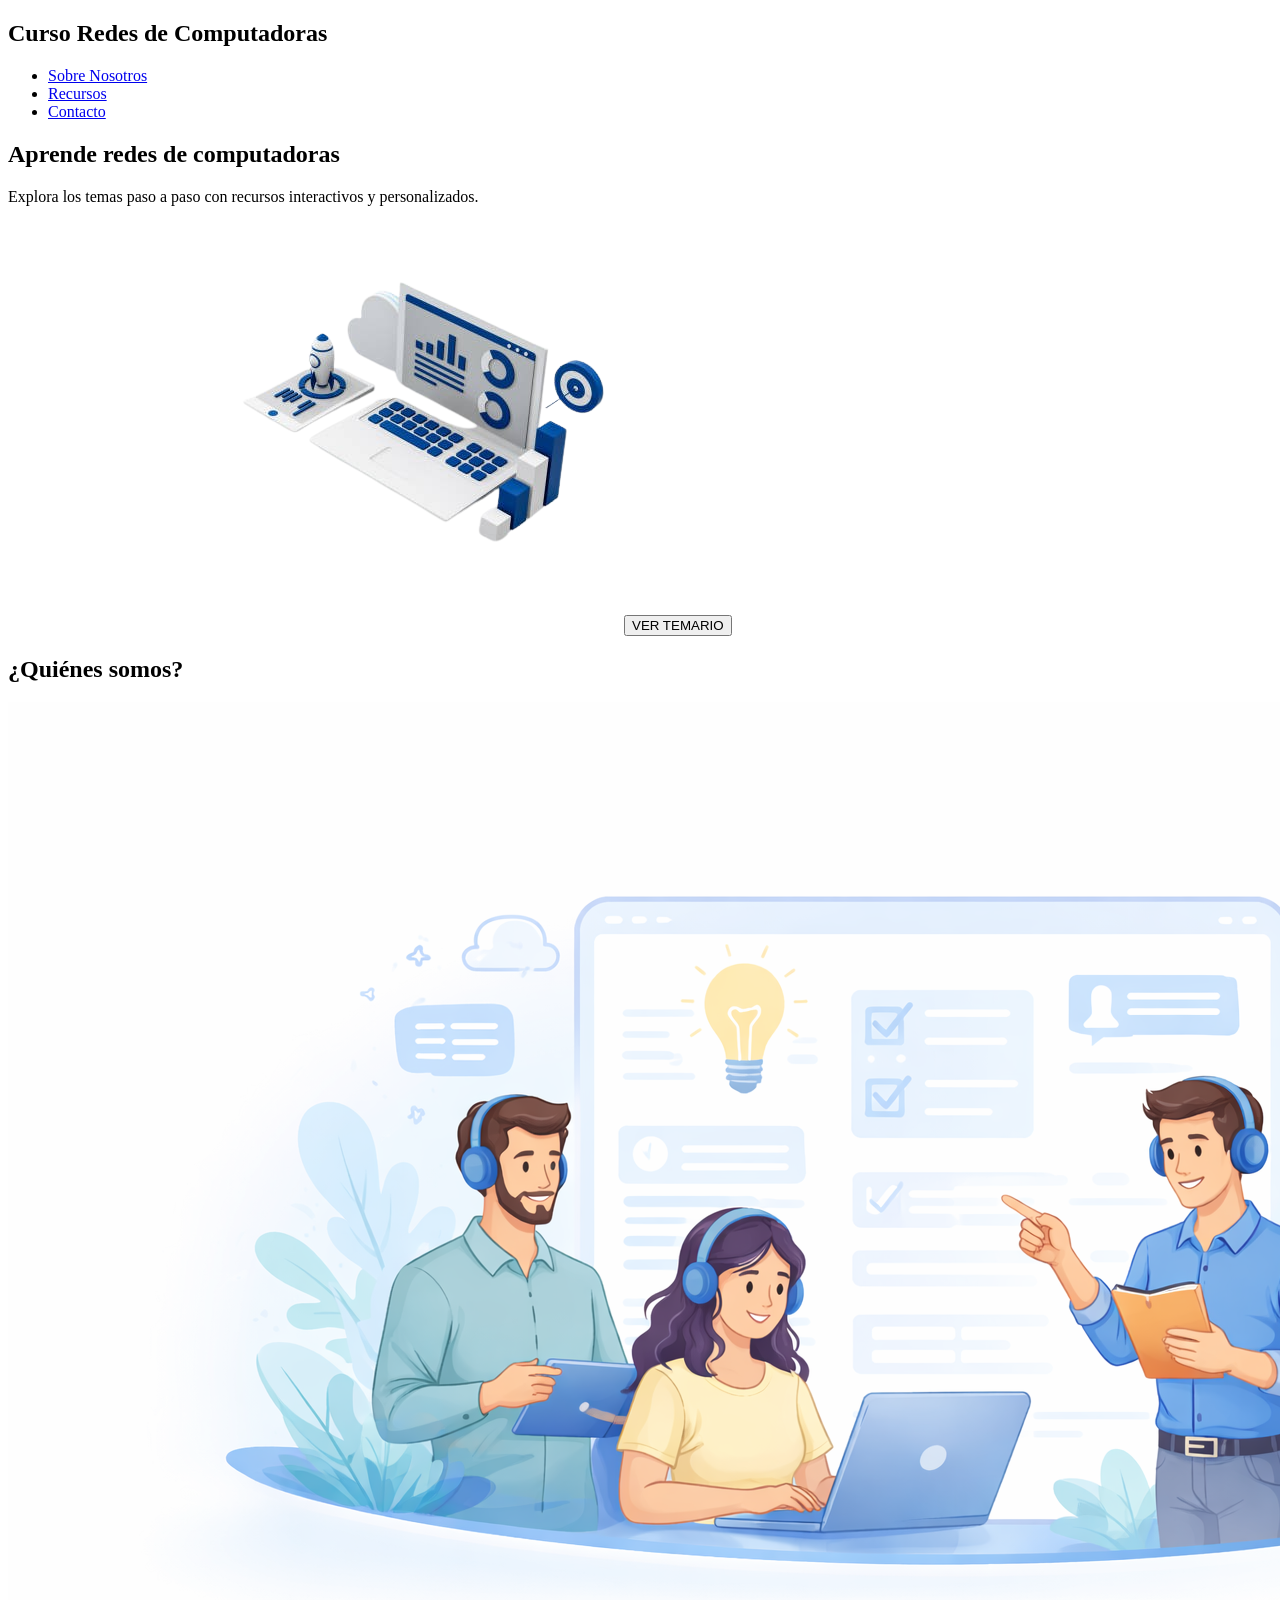
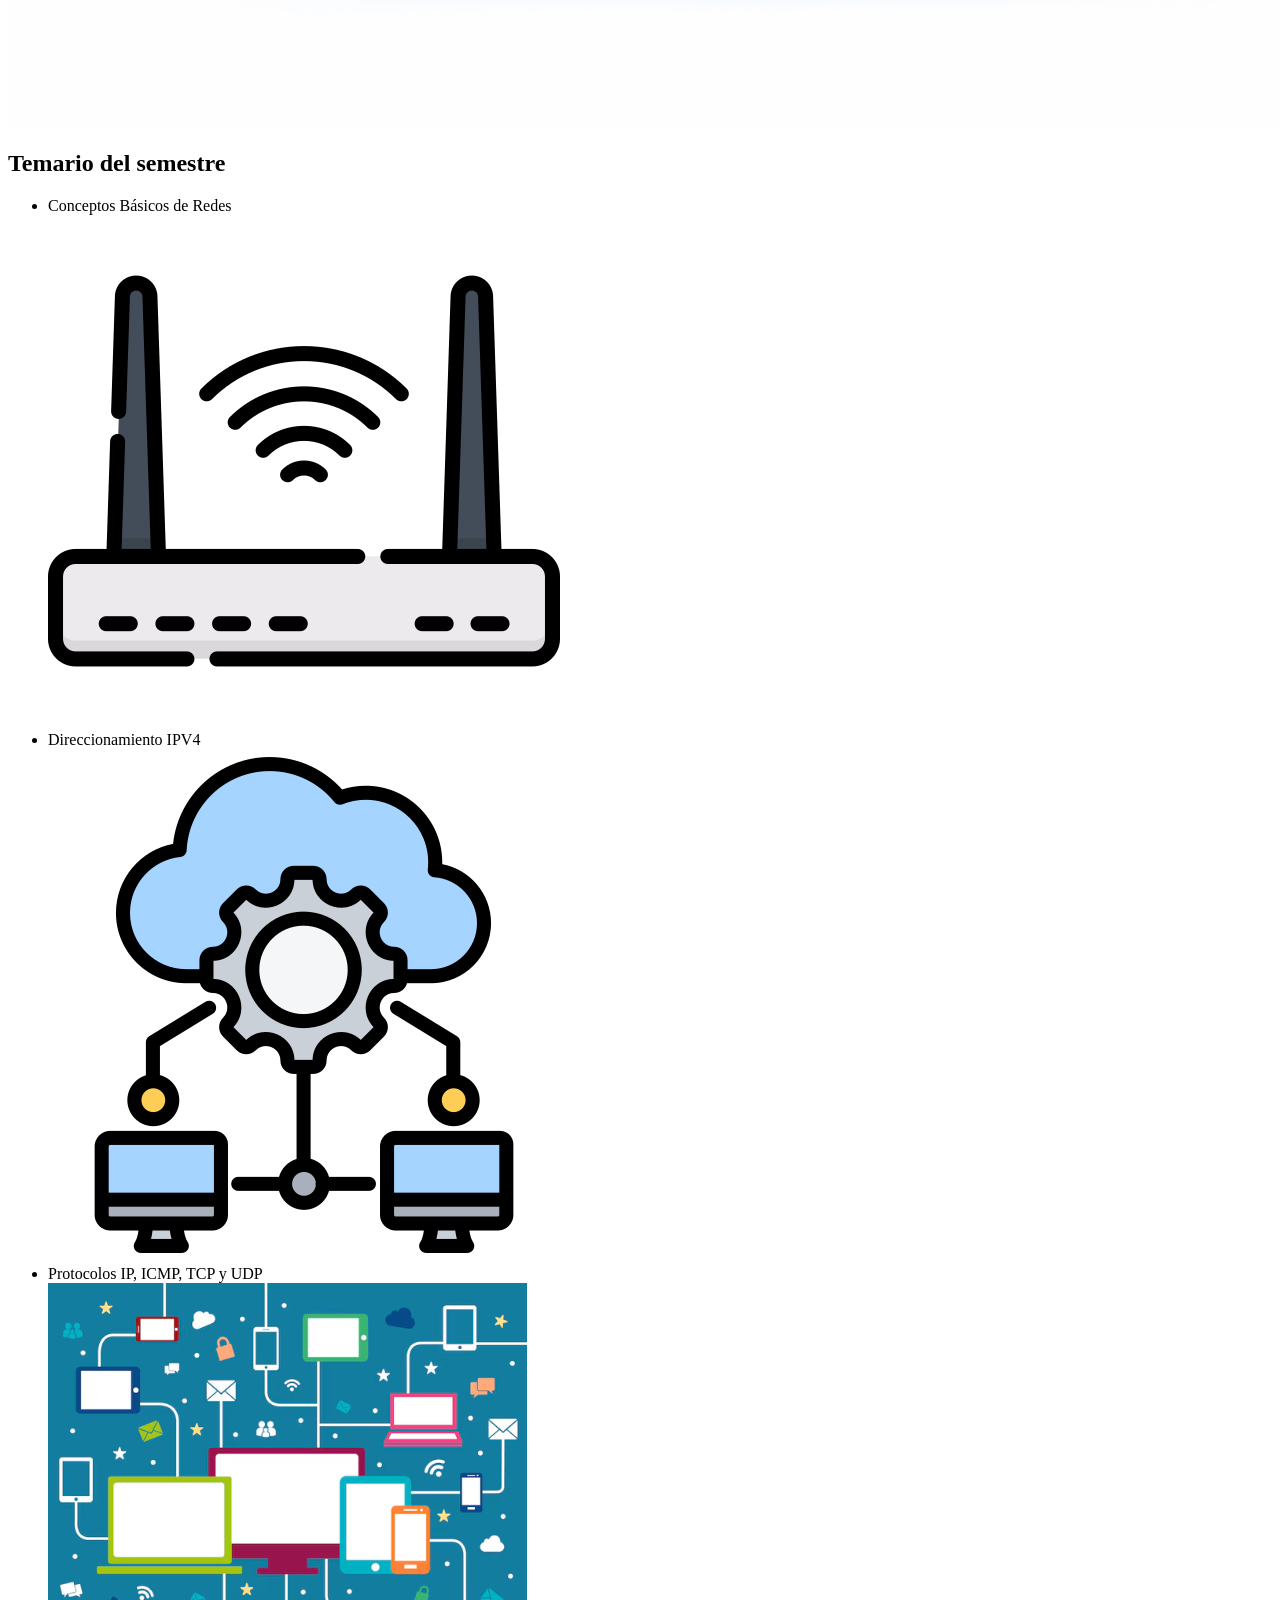
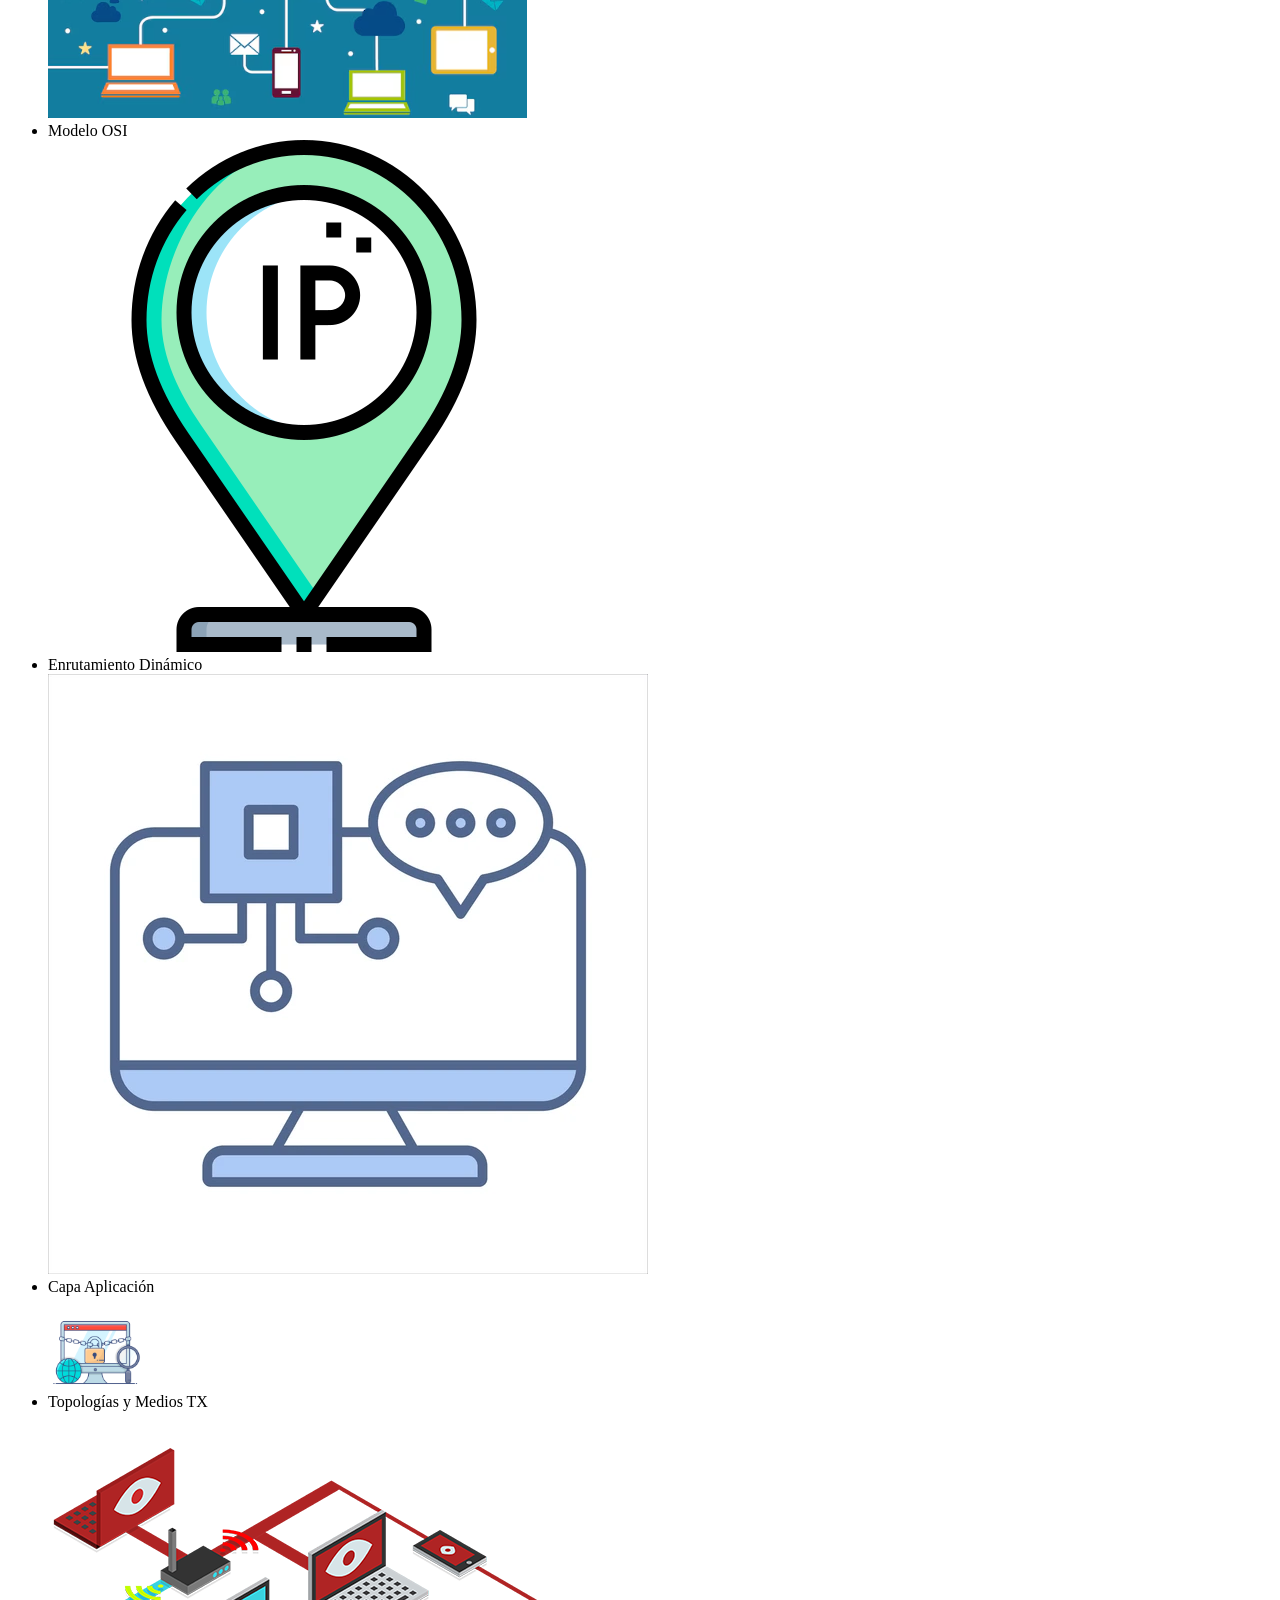
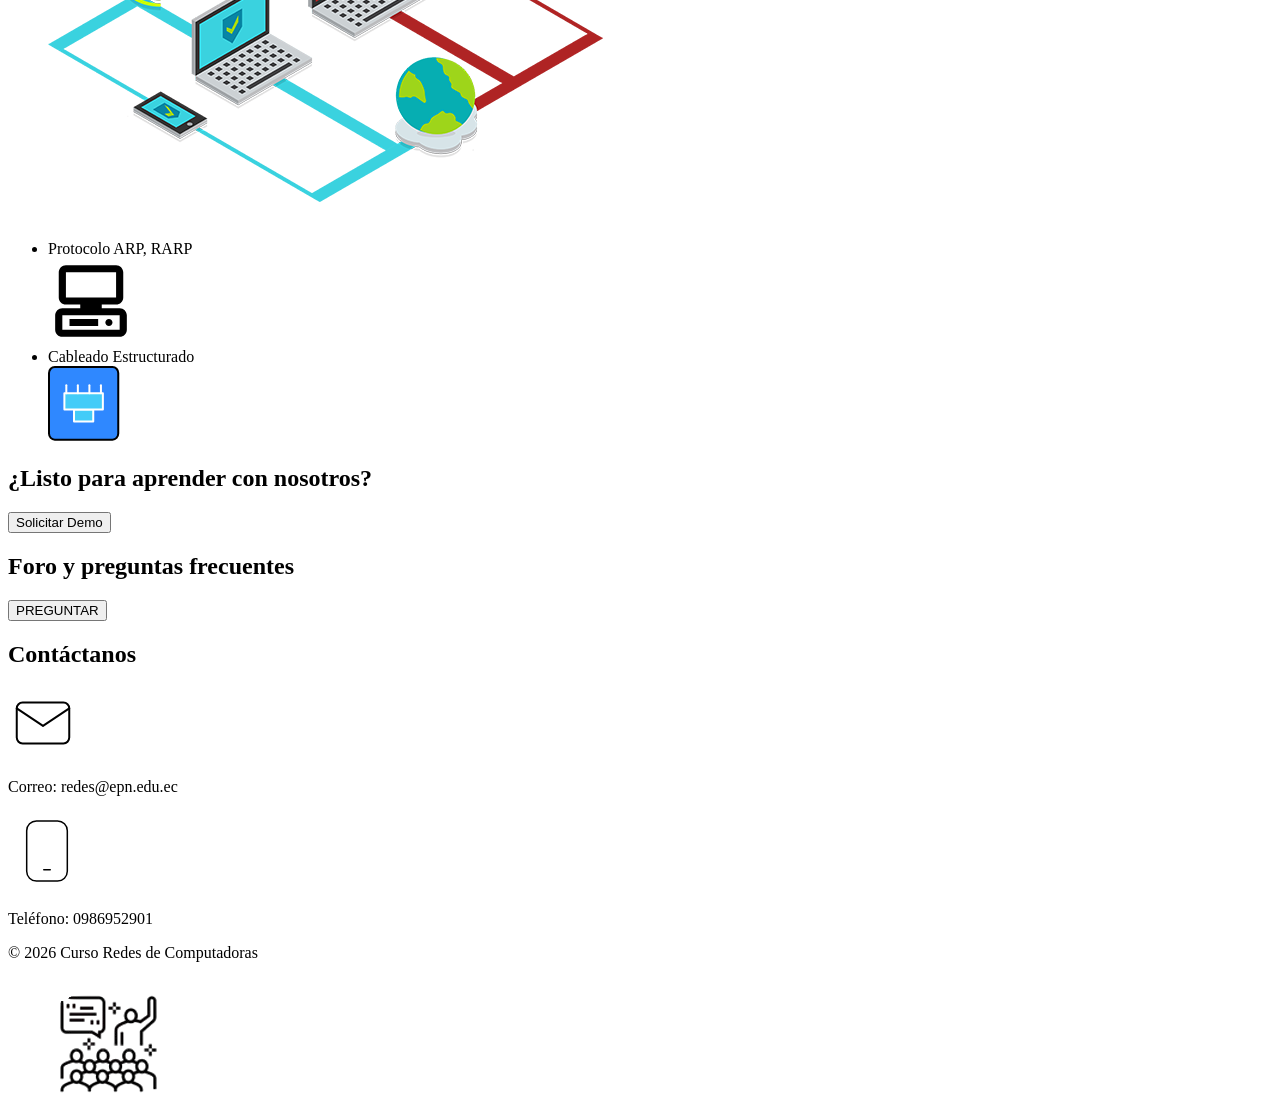
==== src/index.html @ 06a8e0f7 "actualice el proyecto" ====
<!DOCTYPE html>
<html lang="es">

<head>
    <meta charset="UTF-8">
    <meta name="viewport" content="width=device-width, initial-scale=1.0">
    <title>Curso Redes de Computadoras</title>
    <link rel="preconnect" href="https://fonts.googleapis.com">
    <link rel="preconnect" href="https://fonts.gstatic.com" crossorigin>
    <link href="https://fonts.googleapis.com/css2?family=Lato:wght@400;700&family=Roboto:wght@400;700&display=swap" rel="stylesheet">
    <link rel="stylesheet" href="./src/css/normalize.css">
    <link rel="stylesheet" href="./src/css/styles.css">
    <link rel="shortcut icon" href="https://cdn-icons-png.flaticon.com/512/877/877669.png" type="image/x-icon">
    
</head>

<body>

    <header>
        <nav>
            <h1>Curso Redes de Computadoras</h1>
            <ul>
                <li><a href="#sobre-nosotros">Sobre Nosotros</a></li>
                <li><a href="#recursos">Recursos</a></li>
                <li><a href="#contacto">Contacto</a></li>
                
            </ul>
        </nav>
    </header>

    <main>
        <section id="intro">
            <h2>Aprende redes de computadoras</h2>
            <p>Explora los temas paso a paso con recursos interactivos y personalizados.</p>
            <img src="images/lapto.png" alt="lapto.png ">
            <button>VER TEMARIO</button>
        </section>
    </main>

    <section id="about">
        <h2>¿Quiénes somos?</h2>
        <img src="images/compañerismo.png" alt="compañerismo.png">
    </section>

    <section id="temario">
        <h2>Temario del semestre</h2>
        <ul>
            <li>Conceptos Básicos de Redes</li>
            <img src="images/router.png" alt="router.png">
            <li>Direccionamiento IPV4</li>
            <img src="images/direccionamiento ip.png" alt="direccionamiento ip.png">
            <li>Protocolos IP, ICMP, TCP y UDP</li>
            <img src="images/protocolos.png" alt="protocolos.png">
            <li>Modelo OSI</li>
            <img src="images/ip.png" alt="ip.png">
            <li>Enrutamiento Dinámico</li>
            <img src="images/enrutamiento dinamico.png" alt="enrutamiento dinamico.png">
            <li>Capa Aplicación</li>
            <svg width="93" height="93" viewBox="0 0 93 93" fill="none" xmlns="http://www.w3.org/2000/svg" xmlns:xlink="http://www.w3.org/1999/xlink">
            <g clip-path="url(#clip0_18_114)">
            <rect x="4" y="12" width="89" height="89" fill="url(#pattern0_18_114)"/>
            </g>
            <defs>
            <pattern id="pattern0_18_114" patternContentUnits="objectBoundingBox" width="1" height="1">
            <use xlink:href="#image0_18_114" transform="scale(0.00195312)"/>
            </pattern>
            <clipPath id="clip0_18_114">
            <rect width="93" height="93" fill="white"/>
            </clipPath>
            <image id="image0_18_114" width="512" height="512" preserveAspectRatio="none" xlink:href="[data-uri]"/>
            </defs>
            </svg>
            <li>Topologías y Medios TX</li>
            <img src="images/topologia.png" alt="topologia.png">
            <li>Protocolo ARP, RARP</li>
            <svg width="86" height="86" viewBox="0 0 86 86" fill="none" xmlns="http://www.w3.org/2000/svg">
            <path d="M71.6667 50.1667H53.75V46.5834H68.0833C72.025 46.5834 75.25 43.3584 75.25 39.4167V14.3334C75.25 10.3917 72.025 7.16669 68.0833 7.16669H17.9167C13.975 7.16669 10.75 10.3917 10.75 14.3334V39.4167C10.75 43.3584 13.975 46.5834 17.9167 46.5834H32.25V50.1667H14.3333C10.3917 50.1667 7.16666 53.3917 7.16666 57.3334V71.6667C7.16666 75.6084 10.3917 78.8334 14.3333 78.8334H71.6667C75.6083 78.8334 78.8333 75.6084 78.8333 71.6667V57.3334C78.8333 53.3917 75.6083 50.1667 71.6667 50.1667ZM17.9167 39.4167V14.3334H68.0833V39.4167H17.9167ZM14.3333 71.6667V57.3334H71.6667V71.6667H14.3333Z" fill="black"/>
            <path d="M21.5 60.9166H50.1667V68.0833H21.5V60.9166ZM60.9167 60.9166C59.9663 60.9166 59.0549 61.2942 58.3829 61.9662C57.7109 62.6382 57.3333 63.5496 57.3333 64.5C57.3333 65.4503 57.7109 66.3618 58.3829 67.0338C59.0549 67.7058 59.9663 68.0833 60.9167 68.0833C61.867 68.0833 62.7785 67.7058 63.4505 67.0338C64.1225 66.3618 64.5 65.4503 64.5 64.5C64.5 63.5496 64.1225 62.6382 63.4505 61.9662C62.7785 61.2942 61.867 60.9166 60.9167 60.9166Z" fill="black"/>
            </svg>
            <li>Cableado Estructurado</li>
            <svg width="72" height="75" viewBox="0 0 72 75" fill="none" xmlns="http://www.w3.org/2000/svg">
            <path d="M64.4844 1H6.77131C3.5839 1 1 3.71157 1 7.05647V67.6212C1 70.9661 3.5839 73.6777 6.77131 73.6777H64.4844C67.6718 73.6777 70.2557 70.9661 70.2557 67.6212V7.05647C70.2557 3.71157 67.6718 1 64.4844 1Z" fill="#2F88FF" stroke="black" stroke-width="2" stroke-linecap="round" stroke-linejoin="round"/>
            <path d="M45.2467 43.3954H26.009V55.5083H45.2467V43.3954Z" fill="#43CCF8" stroke="white" stroke-width="2" stroke-linecap="round" stroke-linejoin="round"/>
            <path d="M54.8656 27.2448H16.3902V43.3953H54.8656V27.2448Z" fill="#43CCF8" stroke="white" stroke-width="2" stroke-linecap="round" stroke-linejoin="round"/>
            <path d="M52.9418 27.2447V19.1694" stroke="white" stroke-width="2" stroke-linecap="round"/>
            <path d="M41.3992 27.2447V19.1694" stroke="white" stroke-width="2" stroke-linecap="round"/>
            <path d="M29.8566 27.2447V19.1694" stroke="white" stroke-width="2" stroke-linecap="round"/>
            <path d="M18.314 27.2447V19.1694" stroke="white" stroke-width="2" stroke-linecap="round"/>
            </svg>

        </ul>
    </section>

    <section id="demo">
        <h2>¿Listo para aprender con nosotros?</h2>
        <button>Solicitar Demo</button>
    </section>

    <section id="foro">
        <h2>Foro y preguntas frecuentes</h2>
        <button>PREGUNTAR</button>
    </section>

    <section id="contacto">
        <h2>Contáctanos</h2>
        <svg width="70" height="70" viewBox="0 0 70 70" fill="none" xmlns="http://www.w3.org/2000/svg">
        <path d="M8.75 20.4167C8.75 18.8696 9.36458 17.3859 10.4585 16.2919C11.5525 15.198 13.0362 14.5834 14.5833 14.5834H55.4167C56.9638 14.5834 58.4475 15.198 59.5415 16.2919C60.6354 17.3859 61.25 18.8696 61.25 20.4167V49.5834C61.25 51.1305 60.6354 52.6142 59.5415 53.7082C58.4475 54.8021 56.9638 55.4167 55.4167 55.4167H14.5833C13.0362 55.4167 11.5525 54.8021 10.4585 53.7082C9.36458 52.6142 8.75 51.1305 8.75 49.5834V20.4167Z" stroke="black" stroke-width="2" stroke-linecap="round" stroke-linejoin="round"/>
        <path d="M8.75 20.4167L35 37.9167L61.25 20.4167" stroke="black" stroke-width="2" stroke-linecap="round" stroke-linejoin="round"/>
        </svg>
        <p>Correo: redes@epn.edu.ec</p>
        <svg width="78" height="78" viewBox="0 0 78 78" fill="none" xmlns="http://www.w3.org/2000/svg">
        <path d="M49.5625 8.9375H28.4375C23.0527 8.9375 18.6875 13.3027 18.6875 18.6875V59.3125C18.6875 64.6973 23.0527 69.0625 28.4375 69.0625H49.5625C54.9473 69.0625 59.3125 64.6973 59.3125 59.3125V18.6875C59.3125 13.3027 54.9473 8.9375 49.5625 8.9375Z" stroke="black" stroke-width="1.5" stroke-linecap="round" stroke-linejoin="round"/>
        <path d="M35.75 57.6875H42.25" stroke="black" stroke-width="1.5" stroke-linecap="round" stroke-linejoin="round"/>
        </svg>

        <p>Teléfono: 0986952901</p>
    </section>

    <footer>
        <p>&copy; 2026 Curso Redes de Computadoras</p>
        <img src="./images/saludo.png" alt="saludo.png">

    </footer>

</body>
</html>
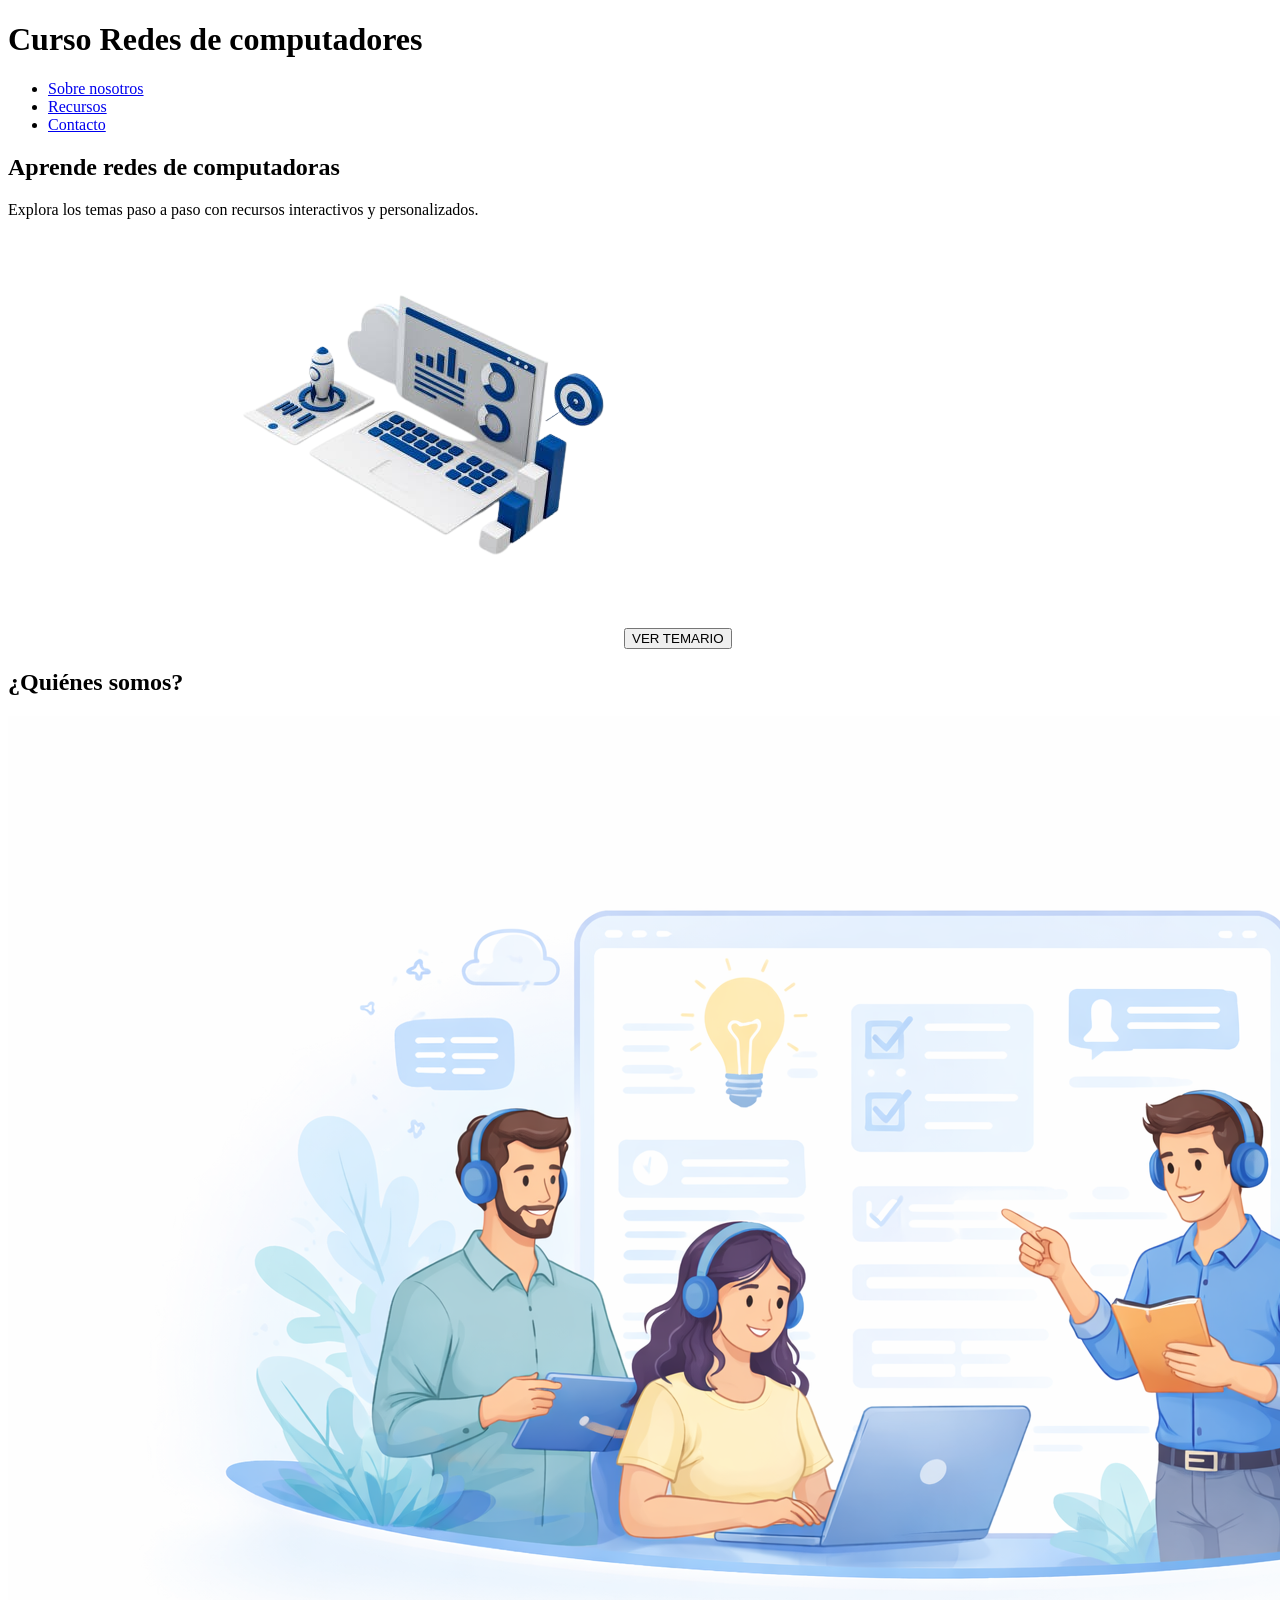
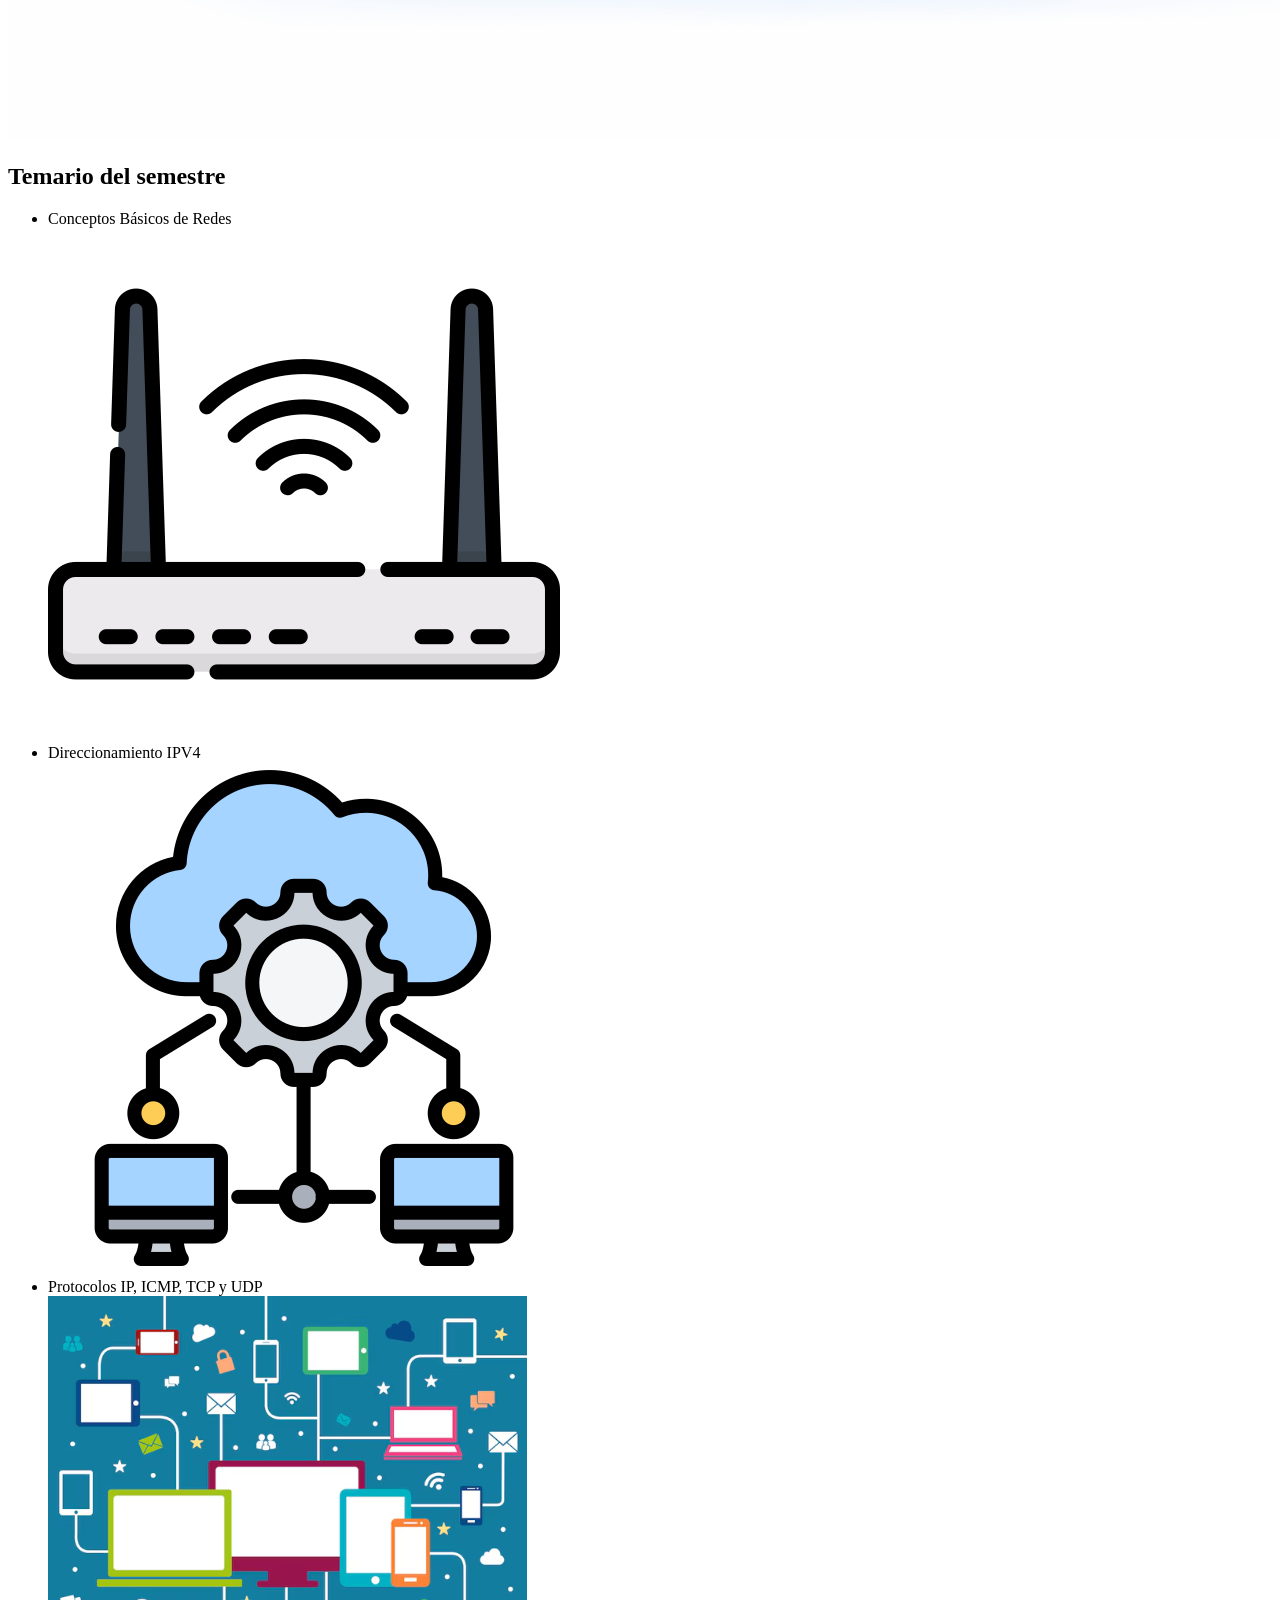
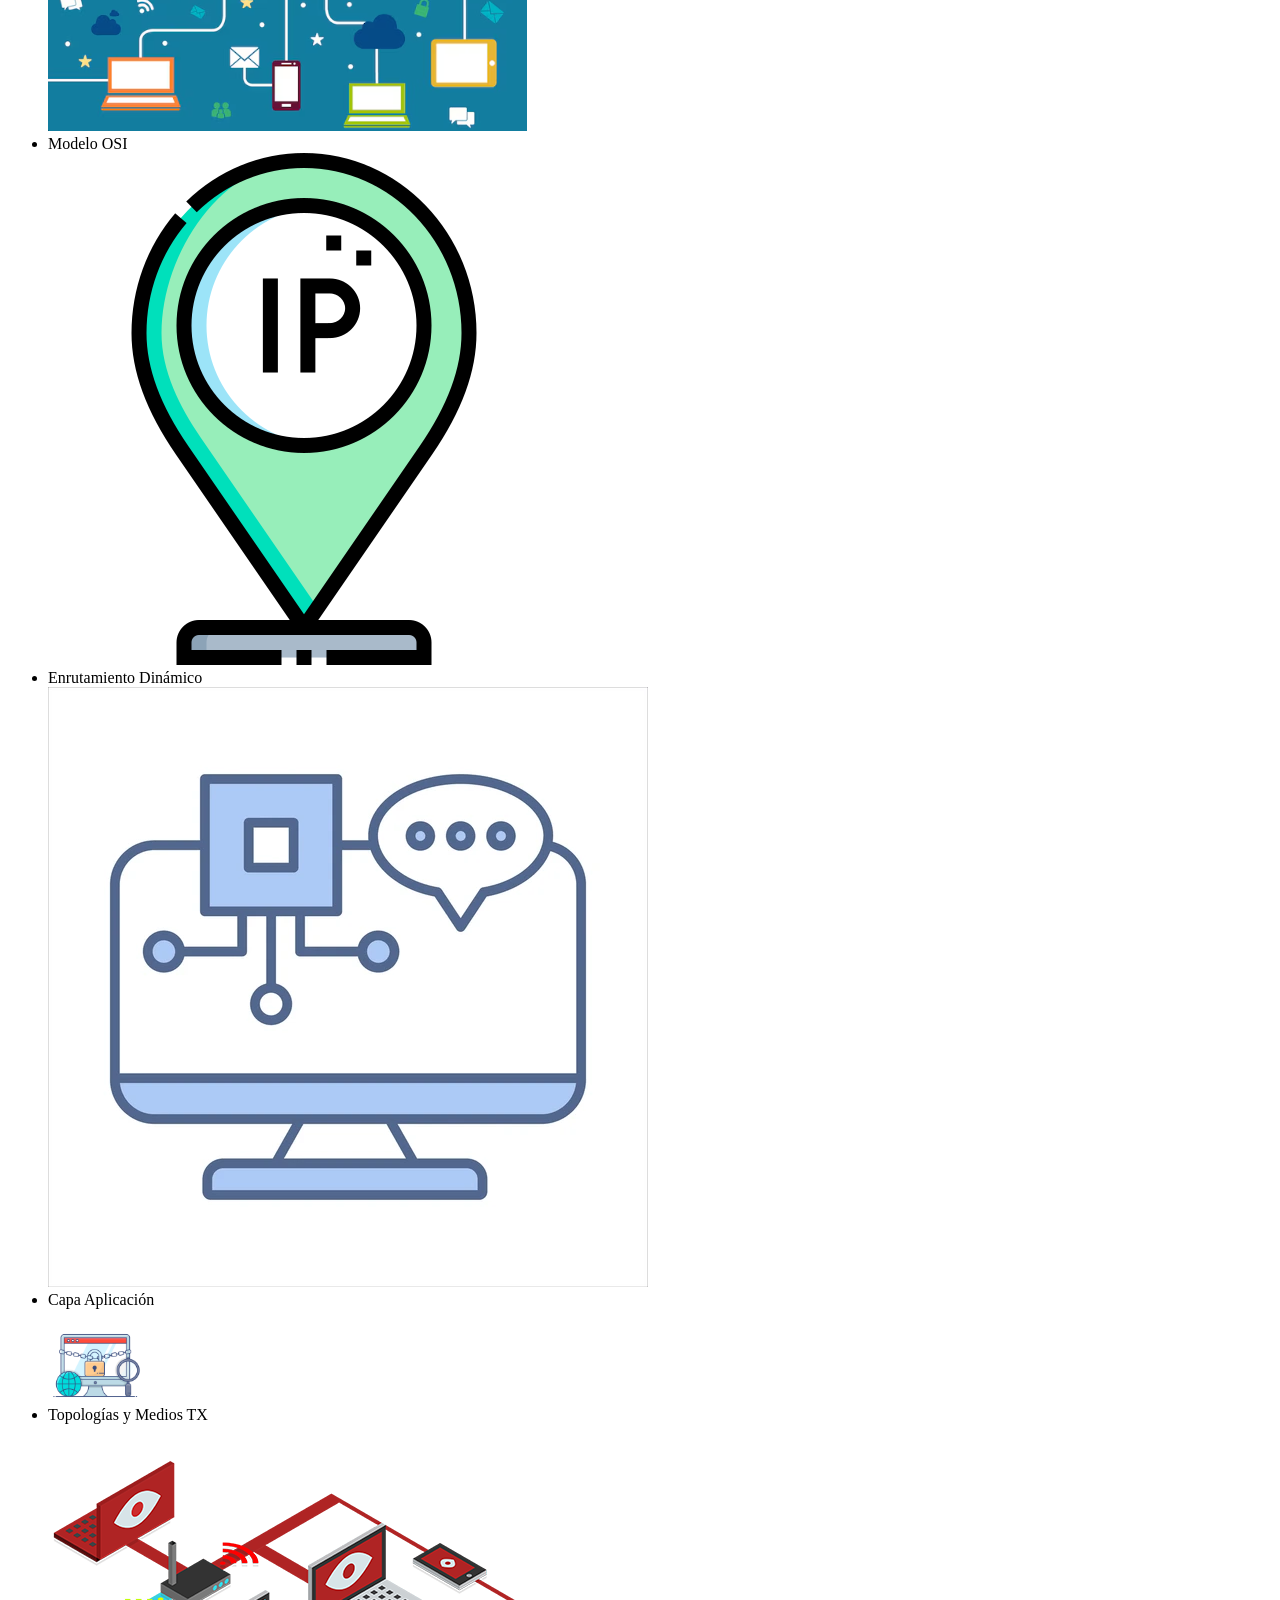
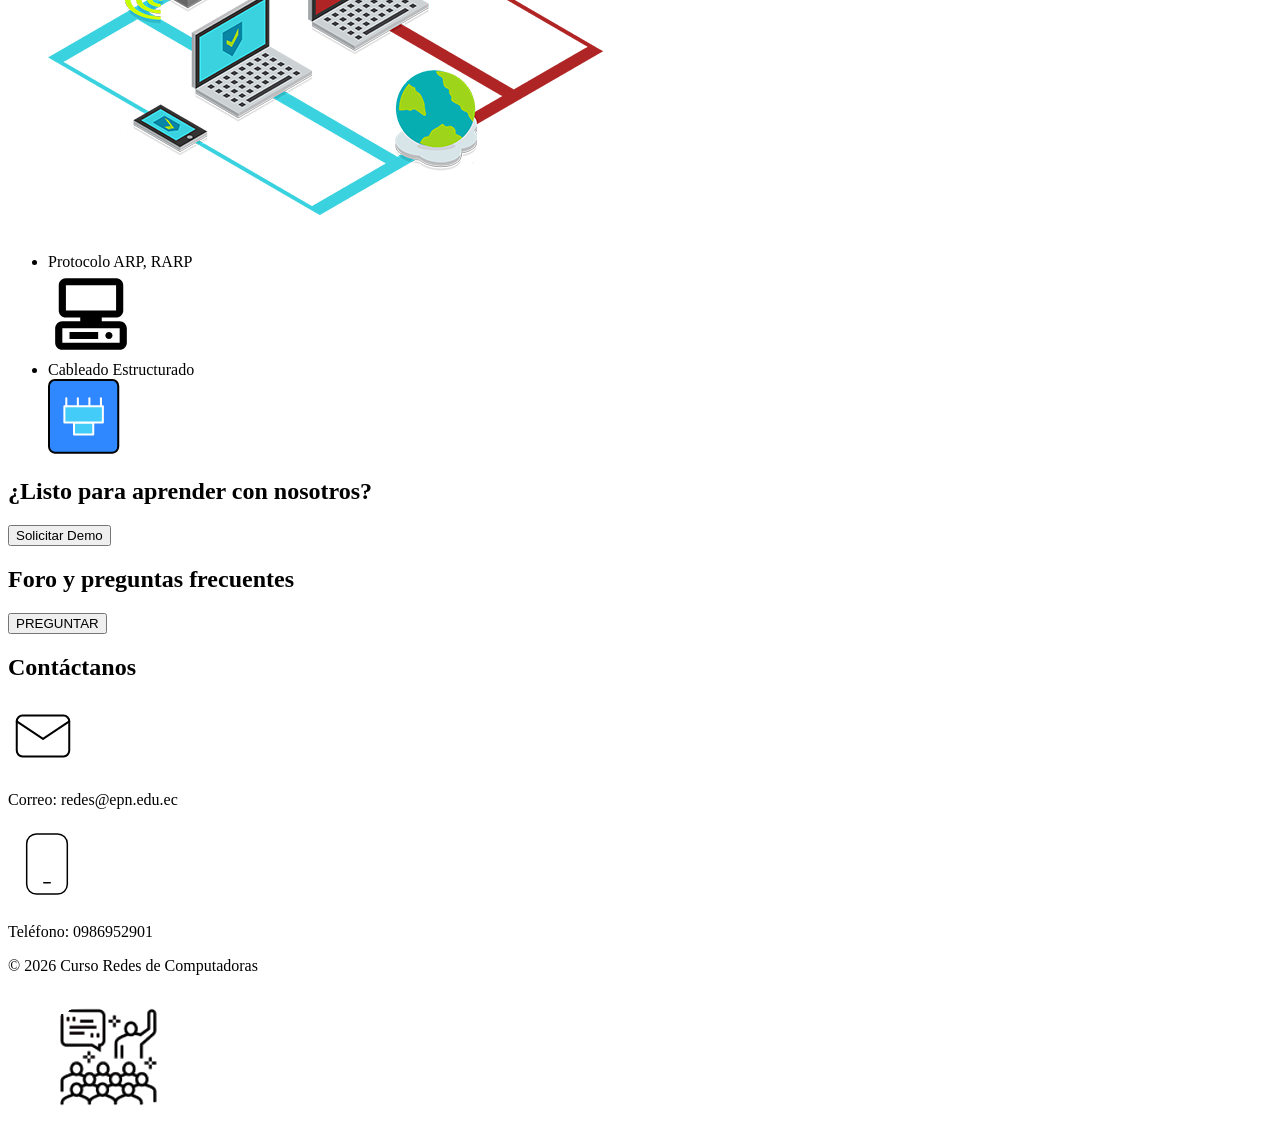
==== commit c855f73f: "Actualice el header, solo unos pequeños cambios" ====
--- a/src/index.html
+++ b/src/index.html
@@ -15,18 +15,24 @@
 </head>
 
 <body>
+    <header>
+        <div class="container header-container">
+            <div class="logo">
+            <span class="icon-laptop"></span>
+                <h1>Curso Redes de computadores</h1>
+            </div>
+                <nav>
+                <ul>
+                    <li><a href="#sobre-nosotros">Sobre nosotros</a></li>
+                    <li><a href="#recursos">Recursos</a></li>
+                    <li><a href="#contacto">Contacto</a></li>
+                </ul>  
+                </nav>
+        </div>
+            
+        </div>
+    </header>
 
-    <header>
-        <nav>
-            <h1>Curso Redes de Computadoras</h1>
-            <ul>
-                <li><a href="#sobre-nosotros">Sobre Nosotros</a></li>
-                <li><a href="#recursos">Recursos</a></li>
-                <li><a href="#contacto">Contacto</a></li>
-                
-            </ul>
-        </nav>
-    </header>
 
     <main>
         <section id="intro">
@@ -101,7 +107,10 @@
         <button>PREGUNTAR</button>
     </section>
 
-    <section id="contacto">
+   
+
+    <footer>
+         <section id="contacto">
         <h2>Contáctanos</h2>
         <svg width="70" height="70" viewBox="0 0 70 70" fill="none" xmlns="http://www.w3.org/2000/svg">
         <path d="M8.75 20.4167C8.75 18.8696 9.36458 17.3859 10.4585 16.2919C11.5525 15.198 13.0362 14.5834 14.5833 14.5834H55.4167C56.9638 14.5834 58.4475 15.198 59.5415 16.2919C60.6354 17.3859 61.25 18.8696 61.25 20.4167V49.5834C61.25 51.1305 60.6354 52.6142 59.5415 53.7082C58.4475 54.8021 56.9638 55.4167 55.4167 55.4167H14.5833C13.0362 55.4167 11.5525 54.8021 10.4585 53.7082C9.36458 52.6142 8.75 51.1305 8.75 49.5834V20.4167Z" stroke="black" stroke-width="2" stroke-linecap="round" stroke-linejoin="round"/>
@@ -115,8 +124,6 @@
 
         <p>Teléfono: 0986952901</p>
     </section>
-
-    <footer>
         <p>&copy; 2026 Curso Redes de Computadoras</p>
         <img src="./images/saludo.png" alt="saludo.png">
 
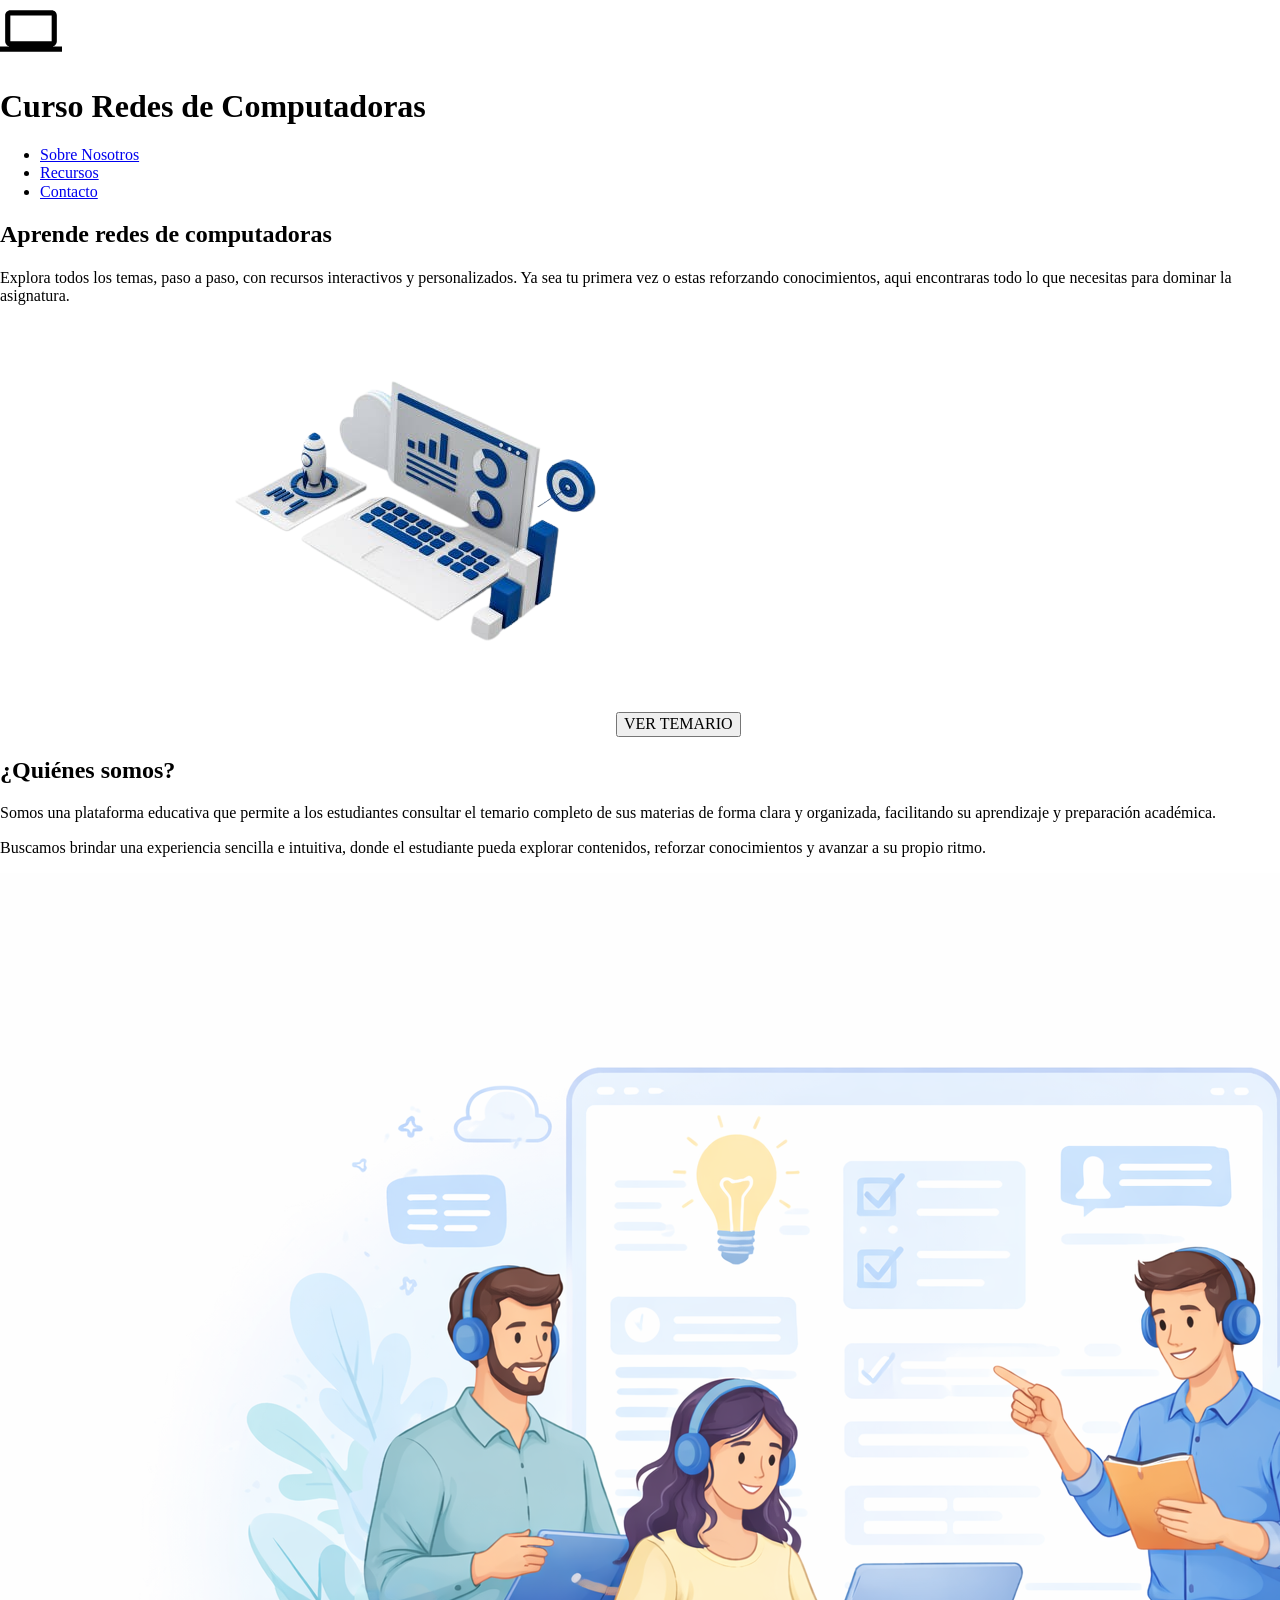
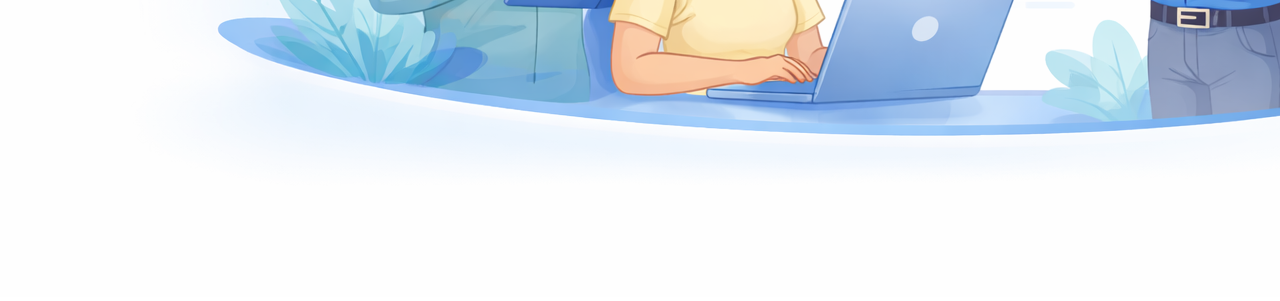
==== commit 0d147df3: "Update index.html" ====
--- a/src/index.html
+++ b/src/index.html
@@ -8,46 +8,61 @@
     <link rel="preconnect" href="https://fonts.googleapis.com">
     <link rel="preconnect" href="https://fonts.gstatic.com" crossorigin>
     <link href="https://fonts.googleapis.com/css2?family=Lato:wght@400;700&family=Roboto:wght@400;700&display=swap" rel="stylesheet">
-    <link rel="stylesheet" href="./src/css/normalize.css">
-    <link rel="stylesheet" href="./src/css/styles.css">
+    <link rel="stylesheet" href="./CSS/normalize.css">
+    <link rel="stylesheet" href="./CSS/styles.css">
     <link rel="shortcut icon" href="https://cdn-icons-png.flaticon.com/512/877/877669.png" type="image/x-icon">
-    
+    <style>
+        @import url('https://fonts.googleapis.com/css2?family=Poppins:wght@400;500&display=swap');
+    </style>
+    <style>
+        @import url('https://fonts.googleapis.com/css2?family=Open+Sans:wght@400;600&family=Poppins:wght@400;500&family=Roboto:wght@900&display=swap');
+    </style>
 </head>
 
 <body>
+
     <header>
-        <div class="container header-container">
-            <div class="logo">
-            <span class="icon-laptop"></span>
-                <h1>Curso Redes de computadores</h1>
-            </div>
-                <nav>
-                <ul>
-                    <li><a href="#sobre-nosotros">Sobre nosotros</a></li>
-                    <li><a href="#recursos">Recursos</a></li>
-                    <li><a href="#contacto">Contacto</a></li>
-                </ul>  
-                </nav>
-        </div>
-            
-        </div>
+        <nav>
+            <svg width="62" height="62" viewBox="0 0 62 62" fill="none" xmlns="http://www.w3.org/2000/svg">
+<path d="M10.3333 15.5H51.6667V41.3333H10.3333M51.6667 46.5C53.0369 46.5 54.3511 45.9557 55.32 44.9867C56.289 44.0178 56.8333 42.7036 56.8333 41.3333V15.5C56.8333 14.1297 56.289 12.8156 55.32 11.8466C54.3511 10.8777 53.0369 10.3333 51.6667 10.3333H10.3333C7.46583 10.3333 5.16667 12.6325 5.16667 15.5V41.3333C5.16667 42.7036 5.71101 44.0178 6.67995 44.9867C7.64889 45.9557 8.96305 46.5 10.3333 46.5H0V51.6667H62V46.5H51.6667Z" fill="black"/>
+</svg>
+
+            <h1>Curso Redes de Computadoras</h1>
+            <ul>
+                <li><a href="#sobre-nosotros">Sobre Nosotros</a></li>
+                <li><a href="#recursos">Recursos</a></li>
+                <li><a href="#contacto">Contacto</a></li>
+                
+            </ul>
+        </nav>
     </header>
-
-
-    <main>
+<main>
         <section id="intro">
             <h2>Aprende redes de computadoras</h2>
-            <p>Explora los temas paso a paso con recursos interactivos y personalizados.</p>
+            <p>Explora todos los temas, paso a paso, con recursos interactivos y personalizados.
+
+Ya sea tu primera vez o estas reforzando conocimientos, aqui encontraras todo lo que necesitas para dominar la asignatura.</p>
             <img src="images/lapto.png" alt="lapto.png ">
             <button>VER TEMARIO</button>
         </section>
     </main>
 
-    <section id="about">
-        <h2>¿Quiénes somos?</h2>
-        <img src="images/compañerismo.png" alt="compañerismo.png">
+    <section id="quienes-somos">
+        <div class="contenedor-quienes">
+            
+            <div class="texto-quienes">
+                <h2>¿Quiénes somos?</h2>
+                <p>Somos una plataforma educativa que permite a los estudiantes consultar el temario completo de sus materias de forma clara y organizada, facilitando su aprendizaje y preparación académica.</p>
+                <p>Buscamos brindar una experiencia sencilla e intuitiva, donde el estudiante pueda explorar contenidos, reforzar conocimientos y avanzar a su propio ritmo.</p>
+            </div>
+            
+            <div class="imagen-quienes">
+                <img src="images/compañerismo.png" alt="compañerismo">
+            </div>
+
+        </div>
+   <!-- 
     </section>
-
     <section id="temario">
         <h2>Temario del semestre</h2>
         <ul>
@@ -128,7 +143,8 @@
         <img src="./images/saludo.png" alt="saludo.png">
 
     </footer>
-
+-->
 </body>
 </html>
 
+
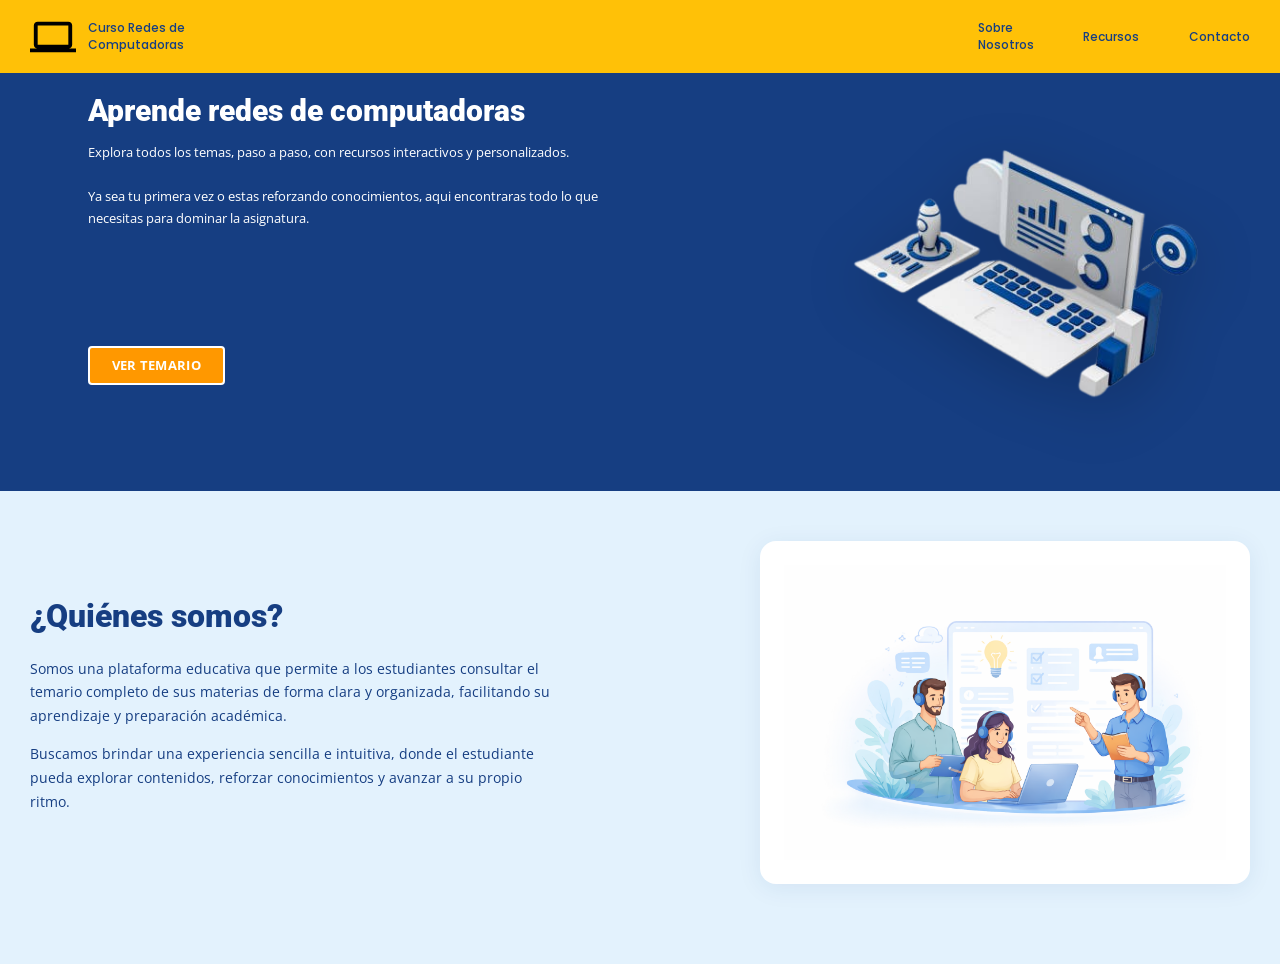
==== commit a28777f4: "Refactor index.html for stylesheet paths and header Updated stylesheet links and modified header str" ====
--- a/src/index.html
+++ b/src/index.html
@@ -148,3 +148,5 @@
 </html>
 
 
+
+
--- a/src/CSS/styles.css
+++ b/src/CSS/styles.css
@@ -0,0 +1,247 @@
+@import url('https://fonts.googleapis.com/css2?family=Open+Sans:wght@400;600&family=Poppins:wght@400;500&family=Roboto:wght@900&display=swap');
+
+:root {
+    --header-bg: #FFC107;
+    --header-text-blue: #163E82;
+    --intro-bg: #163E82;
+    --intro-btn: #FF9800;
+    --fondo-general: #E3F2FD;
+}
+
+*, *::before, *::after {
+    margin: 0;
+    padding: 0;
+    box-sizing: border-box;
+}
+
+body, html {
+    background-color: var(--fondo-general);
+}
+
+header {
+    background-color: var(--header-bg);
+    height: 73px;
+    display: flex;
+    align-items: center;
+    justify-content: center;
+}
+
+header nav {
+    display: flex;
+    align-items: center;
+    width: 100%;
+    max-width: 1280px;
+    padding: 0 30px;
+}
+
+header nav svg {
+    width: 46px;
+    height: auto;
+    flex-shrink: 0;
+    margin-right: 12px;
+}
+
+header nav h1 {
+    color: var(--header-text-blue);
+    font-family: 'Poppins', sans-serif;
+    font-size: 12px;
+    font-weight: 500;
+    line-height: 1.4;
+    width: 100px;
+    flex-shrink: 0;
+}
+
+header nav ul {
+    display: flex;
+    align-items: center;
+    list-style: none;
+    gap: 50px;
+    margin-left: auto;
+    padding: 0;
+}
+
+header nav a {
+    text-decoration: none;
+    color: var(--header-text-blue);
+    font-family: 'Poppins', sans-serif;
+    font-size: 12px;
+    font-weight: 500;
+    line-height: 1.4;
+    display: inline-block;
+}
+
+header nav ul li:first-child a {
+    width: 55px;
+    text-align: left;
+}
+
+header nav a:hover {
+    opacity: 0.75;
+}
+
+main {
+    width: 100%;
+    background-color: var(--intro-bg);
+    position: relative;
+    overflow: hidden;
+}
+
+.wave-divider {
+    display: block;
+    width: 100%;
+    height: 70px;
+    margin-bottom: -2px;
+}
+
+.wave-divider path {
+    fill: var(--fondo-general);
+}
+
+#intro {
+    max-width: 1225px;
+    margin: 0 auto;
+    padding: 20px 0px 10px 60px;
+    display: grid;
+    grid-template-columns: 50% 50%;
+    grid-template-rows: auto auto 1fr;
+    grid-template-areas:
+        "title img"
+        "text  img"
+        "btn   img";
+    gap: 12px 0px;
+    align-items: center;
+}
+
+#intro h2 {
+    grid-area: title;
+    font-family: 'Roboto', sans-serif;
+    font-weight: 900;
+    font-size: 30px;
+    color: #FFFFFF;
+    line-height: 1.2;
+    max-width: 100%;
+    padding-right: 40px;
+    box-sizing: border-box;
+}
+
+#intro p {
+    grid-area: text;
+    font-family: 'Open Sans', sans-serif;
+    font-size: 13px;
+    color: #FFFFFF;
+    line-height: 1.7;
+    white-space: pre-line;
+    max-width: 100%;
+    padding-right: 40px;
+    box-sizing: border-box;
+}
+
+#intro img {
+    grid-area: img;
+    width: 100%;
+    max-width: 750px;
+    height: auto;
+    justify-self: start;
+    align-self: center;
+    margin-left: -40px;
+    margin-right: -30px;
+    filter: drop-shadow(0 15px 30px rgba(0,0,0,0.18));
+}
+
+#intro button {
+    grid-area: btn;
+    background-color: var(--intro-btn);
+    font-family: 'Open Sans', sans-serif;
+    font-size: 13px;
+    font-weight: 700;
+    color: #FFFFFF;
+    border: 2px solid #FFFFFF;
+    border-radius: 4px;
+    padding: 10px 22px;
+    cursor: pointer;
+    justify-self: start;
+    margin-top: 8px;
+    letter-spacing: 0.3px;
+    transition: background-color 0.25s, transform 0.2s;
+}
+
+#intro button:hover {
+    background-color: #e68a00;
+    transform: translateY(-2px);
+}
+
+#quienes-somos {
+    width: 100%;
+    background-color: var(--fondo-general);
+    padding: 50px 30px 80px 30px;
+}
+
+.contenedor-quienes {
+    max-width: 1225px;
+    margin: 0 auto;
+    display: grid;
+    grid-template-columns: 1fr 1fr;
+    gap: 40px;
+    align-items: center;
+}
+
+.texto-quienes h2 {
+    font-family: 'Roboto', sans-serif;
+    font-weight: 900;
+    font-size: 32px;
+    color: var(--header-text-blue);
+    margin-bottom: 22px;
+}
+
+.texto-quienes p {
+    font-family: 'Open Sans', sans-serif;
+    font-size: 14px;
+    color: var(--header-text-blue);
+    line-height: 1.7;
+    margin-bottom: 14px;
+    max-width: 90%;
+}
+
+.imagen-quienes {
+    display: flex;
+    justify-content: flex-end;
+}
+
+.imagen-quienes img {
+    width: 100%;
+    max-width: 490px;
+    height: auto;
+    background: #FFFFFF;
+    border-radius: 16px;
+    padding: 24px;
+    box-shadow: 0 4px 24px rgba(22, 62, 130, 0.08);
+    object-fit: contain;
+}
+
+@media (max-width: 768px) {
+    #intro {
+        grid-template-columns: 1fr;
+        grid-template-areas:
+            "title"
+            "text"
+            "btn"
+            "img";
+    }
+
+    #intro img {
+        max-width: 100%;
+        margin-top: 20px;
+    }
+
+    .contenedor-quienes {
+        grid-template-columns: 1fr;
+    }
+
+    .imagen-quienes {
+        justify-content: center;
+    }
+
+    header nav ul {
+        gap: 20px;
+    }
+}
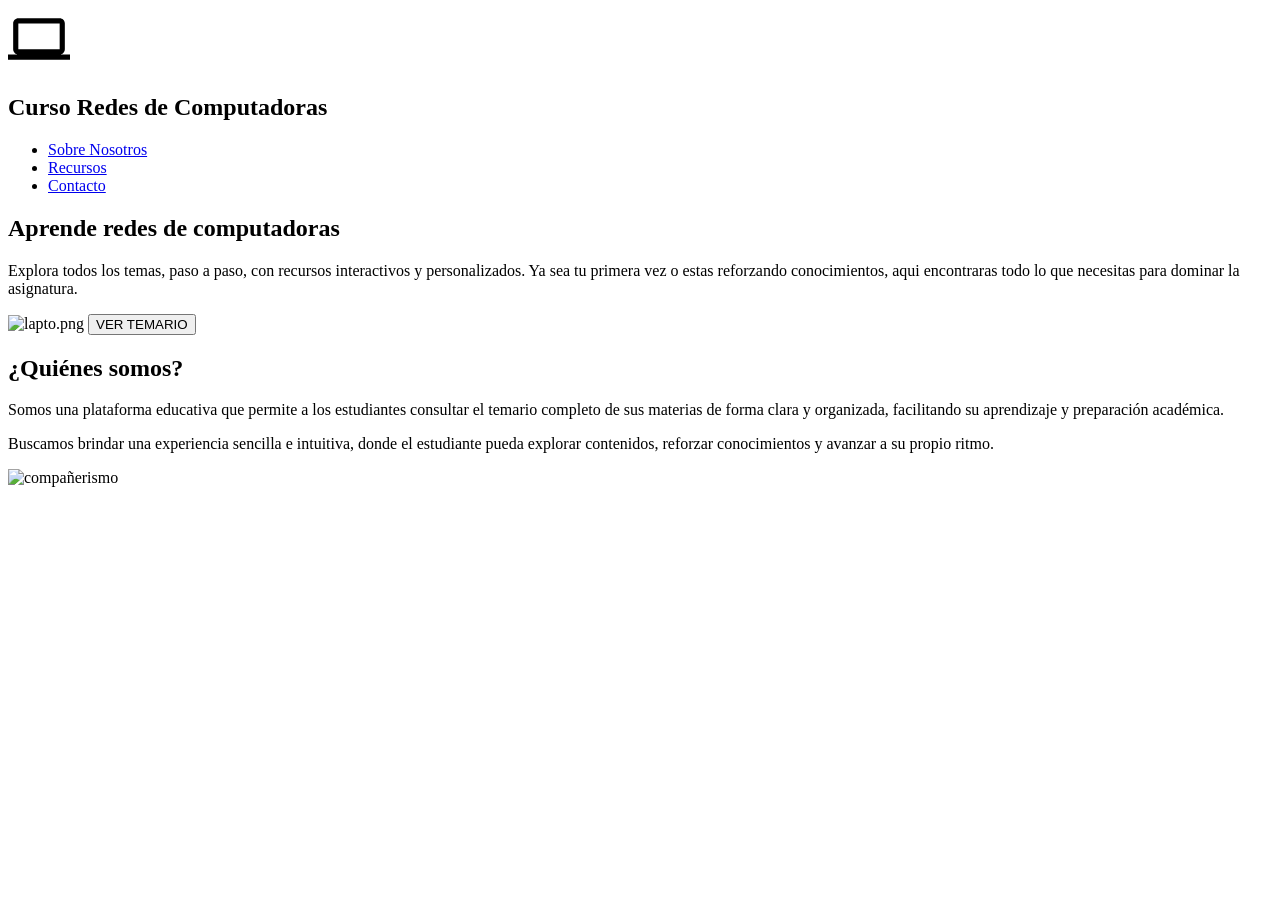
==== commit 933e67f9: "Update stylesheet and image paths in index.html" ====
--- a/src/index.html
+++ b/src/index.html
@@ -8,8 +8,8 @@
     <link rel="preconnect" href="https://fonts.googleapis.com">
     <link rel="preconnect" href="https://fonts.gstatic.com" crossorigin>
     <link href="https://fonts.googleapis.com/css2?family=Lato:wght@400;700&family=Roboto:wght@400;700&display=swap" rel="stylesheet">
-    <link rel="stylesheet" href="./CSS/normalize.css">
-    <link rel="stylesheet" href="./CSS/styles.css">
+    <link rel="stylesheet" href="src/CSS/normalize.css">
+    <link rel="stylesheet" href="src/CSS/styles.css">
     <link rel="shortcut icon" href="https://cdn-icons-png.flaticon.com/512/877/877669.png" type="image/x-icon">
     <style>
         @import url('https://fonts.googleapis.com/css2?family=Poppins:wght@400;500&display=swap');
@@ -42,7 +42,7 @@
             <p>Explora todos los temas, paso a paso, con recursos interactivos y personalizados.
 
 Ya sea tu primera vez o estas reforzando conocimientos, aqui encontraras todo lo que necesitas para dominar la asignatura.</p>
-            <img src="images/lapto.png" alt="lapto.png ">
+            <img src="src/images/lapto.png" alt="lapto.png">
             <button>VER TEMARIO</button>
         </section>
     </main>
@@ -57,7 +57,7 @@
             </div>
             
             <div class="imagen-quienes">
-                <img src="images/compañerismo.png" alt="compañerismo">
+                <img src="src/images/compañerismo.png" alt="compañerismo">
             </div>
 
         </div>
